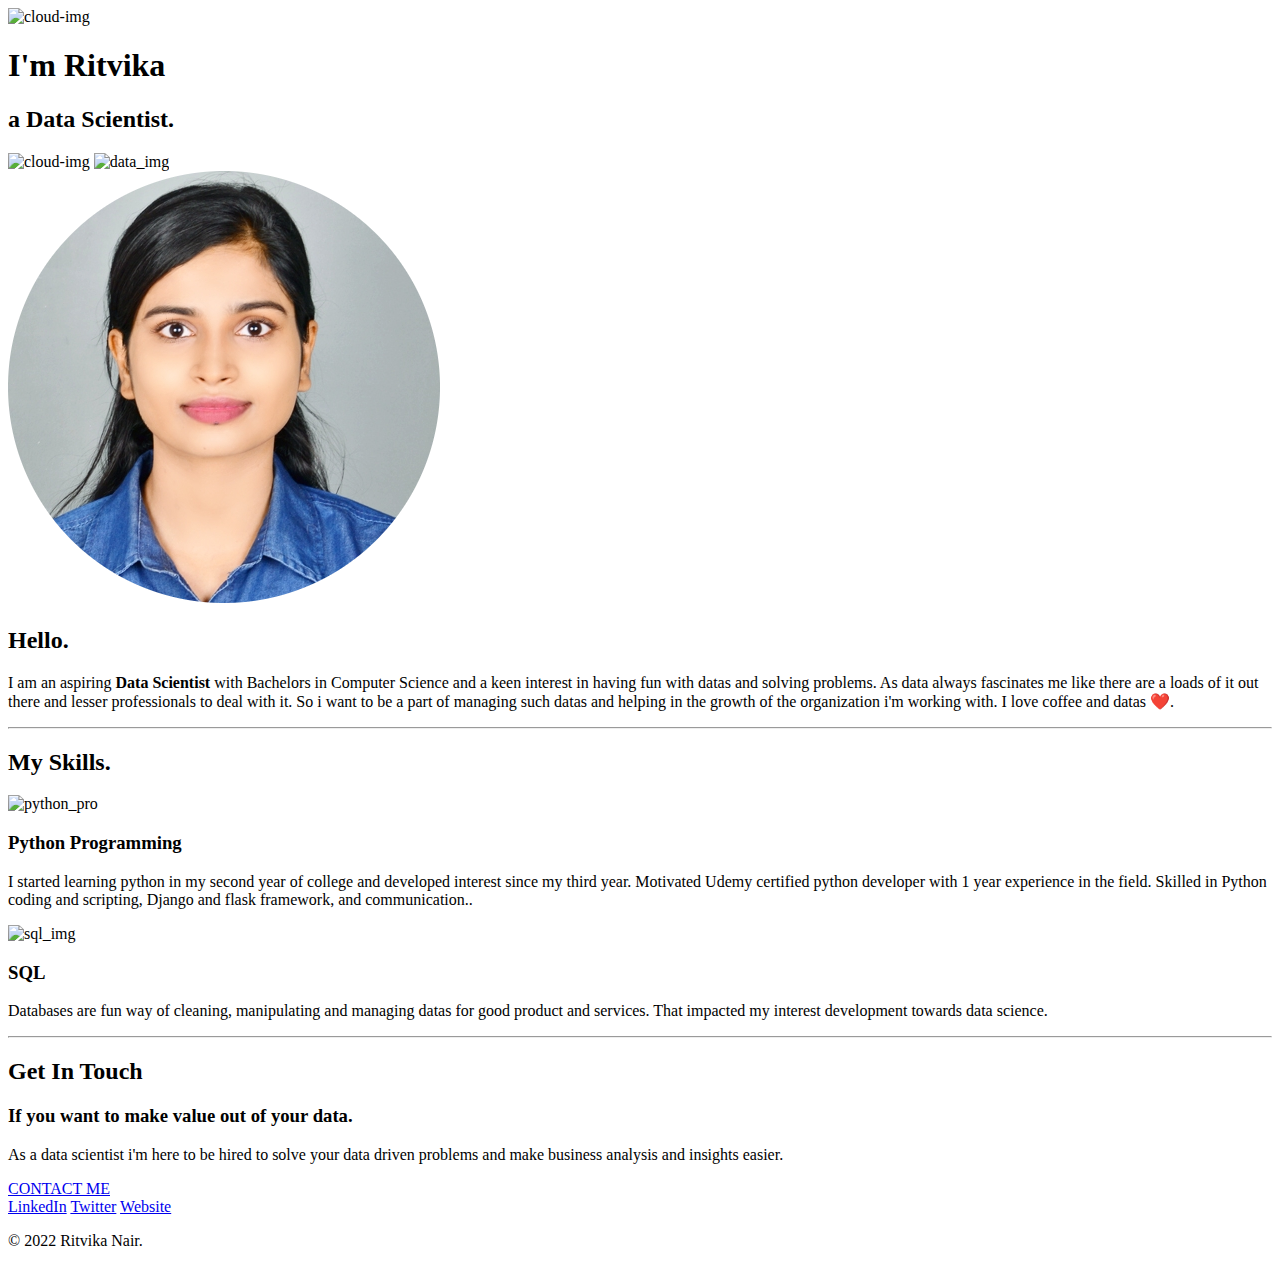
==== index.html @ b999aad7 "Initial commit" ====
<!DOCTYPE html>
<html lang="en" dir="ltr">
  <head>
    <meta charset="utf-8">
    <title>Ritvika Nair - Data Scientist</title>
    <link rel="stylesheet" href="css/style.css">
    <link rel="icon" href="favicon.ico">
    <link rel="stylesheet" href="https://fonts.googleapis.com/css?family=Sofia|Playfair+Display|Quicksand">
  </head>
  <body>
    <div class="top_container">
      <img class="top_cloud" src="images/cloud.png" alt="cloud-img">
      <h1>I'm Ritvika</h1>
      <h2><b>
        a Data Scientist.
      </b></h2>
      <img class="bottom_cloud" src="images/cloud.png" alt="cloud-img">
      <img class="datascience_img" src="images/data_science_new.png" alt="data_img">
    </div>
    <div class="middle-container">
      <div class="profile">
        <img class="profile_img" src="Ritvika_image.png" alt="Ritvika_img">
        <h2>Hello.</h2>
        <p>I am an aspiring <strong>Data Scientist</strong> with Bachelors in Computer Science and a keen interest in having fun with datas and solving problems. As data always fascinates me like there are a loads of it out there and lesser professionals to deal with it. So i want to be a part of managing such datas and helping in the growth of the organization i'm working with.
          I love coffee and datas ❤️.
        </p>
      </div>
      <hr>
      <div class="skills">
        <h2>My Skills.</h2>
        <div class="skill-row">
          <img class="skill_1" src="images/python.png" alt="python_pro">
          <h3>Python Programming</h3>
          <p>I started learning python in my second year of college and developed interest since my third year. Motivated Udemy certified python developer with 1 year experience in the field. Skilled in Python coding and scripting, Django and flask framework, and communication..</p>
        </div>
        <div class="skill-row">
          <img class="skill_2" src="images/database.png" alt="sql_img">
          <h3>SQL</h3>
          <p>Databases are fun way of cleaning, manipulating and managing datas for good product and services. That impacted my interest development towards data science.</p>
        </div>
      </div>
      <hr>
      <div class="contact-me">
        <h2>Get In Touch</h2>
        <h3>If you want to make value out of your data.</h3>
        <p>As a data scientist i'm here to be hired to solve your data driven problems and make business analysis and insights easier.</p>
        <a class="btn" href="mailto:nairritvika@gmail.com">CONTACT ME</a>
      </div>
    </div>


    <div class="bottom-container">
      <a class="footer-link" href="https://www.linkedin.com/in/ritvika-nair-3a7b761a3">LinkedIn</a>
      <a class="footer-link" href="https://twitter.com/RitvikaNair">Twitter</a>
      <a class="footer-link" href=" https://ritwie.github.io/Cv/">Website</a>
      <p class="copyright">© 2022 Ritvika Nair.</p>
    </div>



  </body>
</html>
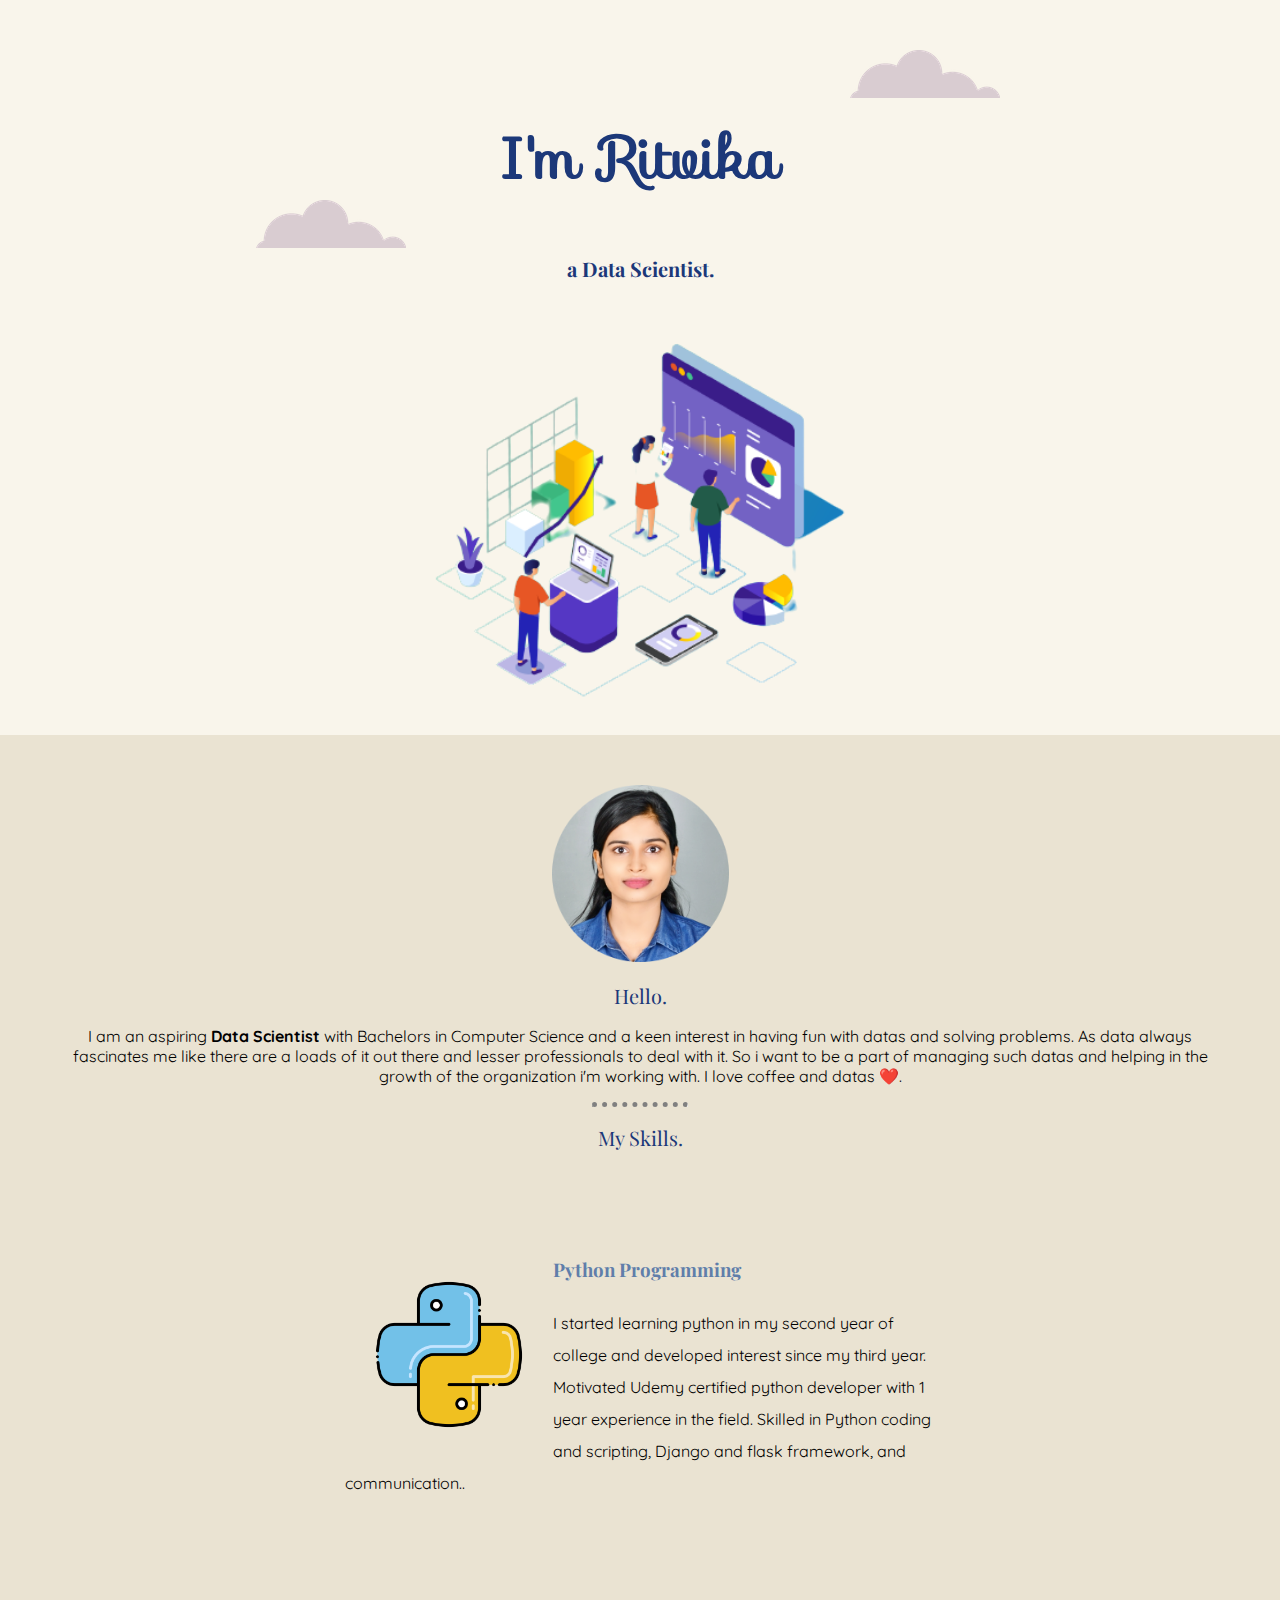
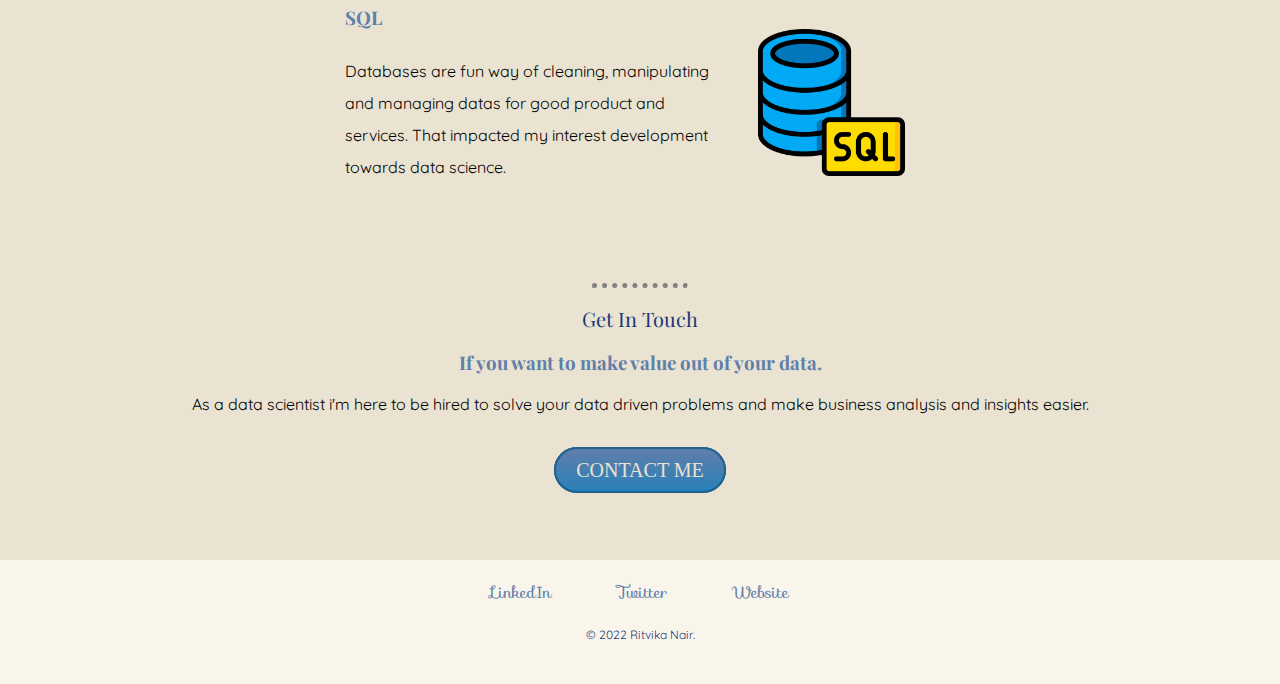
==== commit 3a5ebadd: "website" ====
--- a/index.html
+++ b/index.html
@@ -9,13 +9,13 @@
   </head>
   <body>
     <div class="top_container">
-      <img class="top_cloud" src="images/cloud.png" alt="cloud-img">
+      <img class="top_cloud" src="cloud.png" alt="cloud-img">
       <h1>I'm Ritvika</h1>
       <h2><b>
         a Data Scientist.
       </b></h2>
-      <img class="bottom_cloud" src="images/cloud.png" alt="cloud-img">
-      <img class="datascience_img" src="images/data_science_new.png" alt="data_img">
+      <img class="bottom_cloud" src="cloud.png" alt="cloud-img">
+      <img class="datascience_img" src="data_science_new.png" alt="data_img">
     </div>
     <div class="middle-container">
       <div class="profile">
@@ -29,12 +29,12 @@
       <div class="skills">
         <h2>My Skills.</h2>
         <div class="skill-row">
-          <img class="skill_1" src="images/python.png" alt="python_pro">
+          <img class="skill_1" src="python.png" alt="python_pro">
           <h3>Python Programming</h3>
           <p>I started learning python in my second year of college and developed interest since my third year. Motivated Udemy certified python developer with 1 year experience in the field. Skilled in Python coding and scripting, Django and flask framework, and communication..</p>
         </div>
         <div class="skill-row">
-          <img class="skill_2" src="images/database.png" alt="sql_img">
+          <img class="skill_2" src="database.png" alt="sql_img">
           <h3>SQL</h3>
           <p>Databases are fun way of cleaning, manipulating and managing datas for good product and services. That impacted my interest development towards data science.</p>
         </div>
--- a/css/style.css
+++ b/css/style.css
@@ -0,0 +1,121 @@
+body{
+  margin: 0;
+  text-align: center;
+}
+h1{
+  color: #1C3879;
+  font-size: 362.5%;
+  font-family: "Sofia", sans-serif ;
+  line-height: 2;
+  margin-top: 0;
+
+}
+h2{
+  color: #1C3879;
+  font-family: "Playfair Display" , sans-serif;
+  font-size: 20px;
+  font-weight: normal;
+}
+h3{
+  color: #607EAA;
+  font-family: "Playfair Display" , sans-serif;
+}
+p{
+  font-family: "Quicksand" , sans-serif;
+}
+.top_container{
+  background-color:  #F9F5EB;
+  padding-top: 100px;
+  margin: 0;
+}
+.datascience_img{
+  width: 60%;
+}
+hr{
+  width: 8%;
+  border-top: 5px dotted grey;
+  border-bottom: none;
+}
+.middle-container{
+  background-color: #EAE3D2;
+  padding:50px;
+}
+.top_cloud{
+  position: absolute;
+  right:280px;
+  top:50px;
+}
+.bottom_cloud{
+  position: absolute;
+  top:200px;
+}
+.profile_img{
+  border-radius: 80px;
+  width:15%;
+}
+.skill_1{
+  border-radius: 8px;
+  float:left;
+  padding:30px;
+  width:25%;
+}
+.skill_2{
+  border-radius: 8px;
+  float:right;
+  padding:30px;
+  width:25%;
+}
+.skill-row{
+  width:50%;
+  margin: 100px auto 100px auto;
+  line-height: 2;
+  text-align: left;
+}
+.bottom-container{
+  background-color: #F9F5EB;
+  font-family: "Sofia", sans-serif ;
+  margin: 0px auto 0 auto;
+  padding:20px;
+}
+.btn {
+  background: #607EAA;
+  background-image: -webkit-linear-gradient(top, #607EAA, #2980b9);
+  background-image: -moz-linear-gradient(top, #607EAA, #2980b9);
+  background-image: -ms-linear-gradient(top, #607EAA, #2980b9);
+  background-image: -o-linear-gradient(top, #607EAA, #2980b9);
+  background-image: linear-gradient(to bottom, #607EAA, #2980b9);
+  -webkit-border-radius: 25;
+  -moz-border-radius: 25;
+  border-radius: 25px;
+  font-family: Georgia;
+  color: #EAE3D2;
+  line-height: 4;
+  font-size: 20px;
+  padding: 10px 20px 10px 20px;
+  border: solid #1f628d 2px;
+  text-decoration: none;
+}
+
+.btn:hover {
+  background: #607EAA;
+  background-image: -webkit-linear-gradient(top, #607EAA, #F9F5EB);
+  background-image: -moz-linear-gradient(top, #607EAA, #F9F5EB);
+  background-image: -ms-linear-gradient(top, #607EAA, #F9F5EB);
+  background-image: -o-linear-gradient(top, #607EAA, #F9F5EB);
+  background-image: linear-gradient(to bottom, #607EAA, #F9F5EB);
+  text-decoration: none;
+}
+a{
+  color:#607EAA;
+  padding:30px;
+  text-decoration: none;
+}
+a:hover{
+  color:black;
+}
+.copyright{
+  color:#1C3879;
+  font-size: 0.75rem;
+  padding:10px;
+}
+
